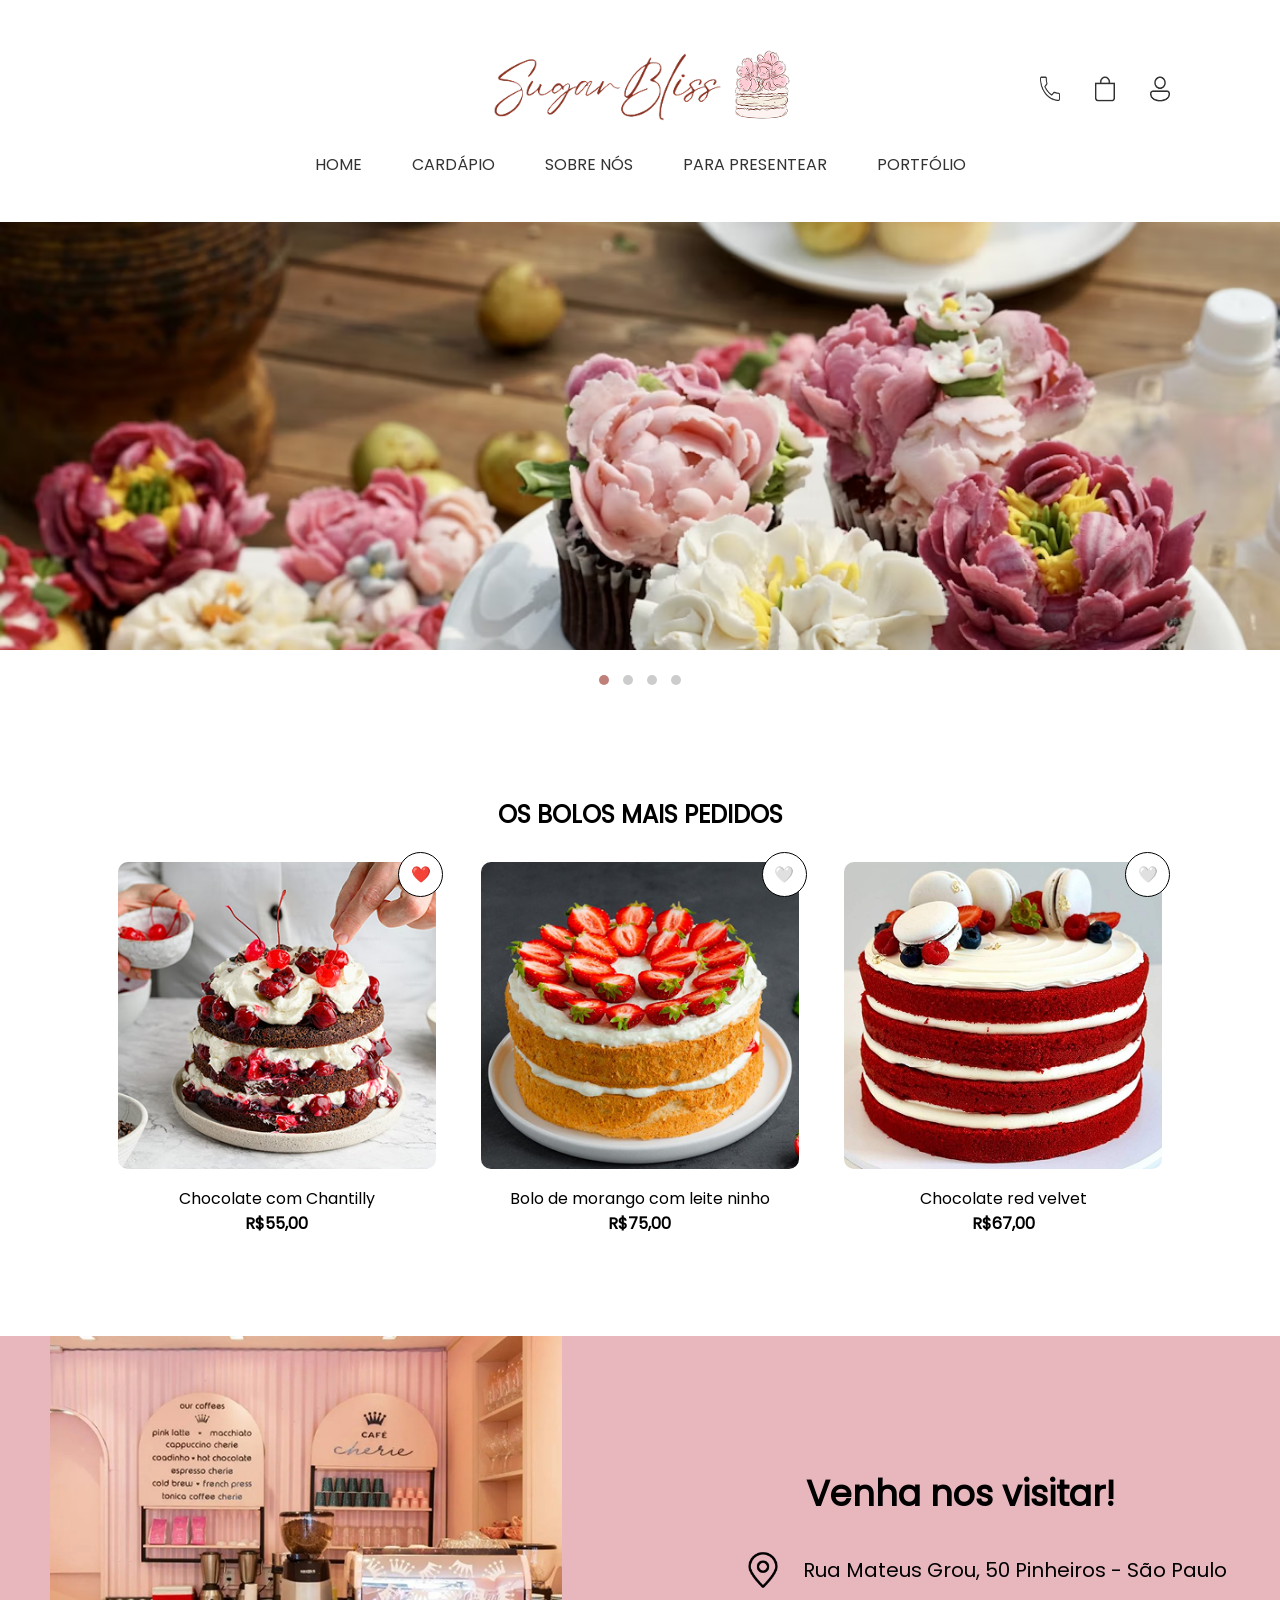
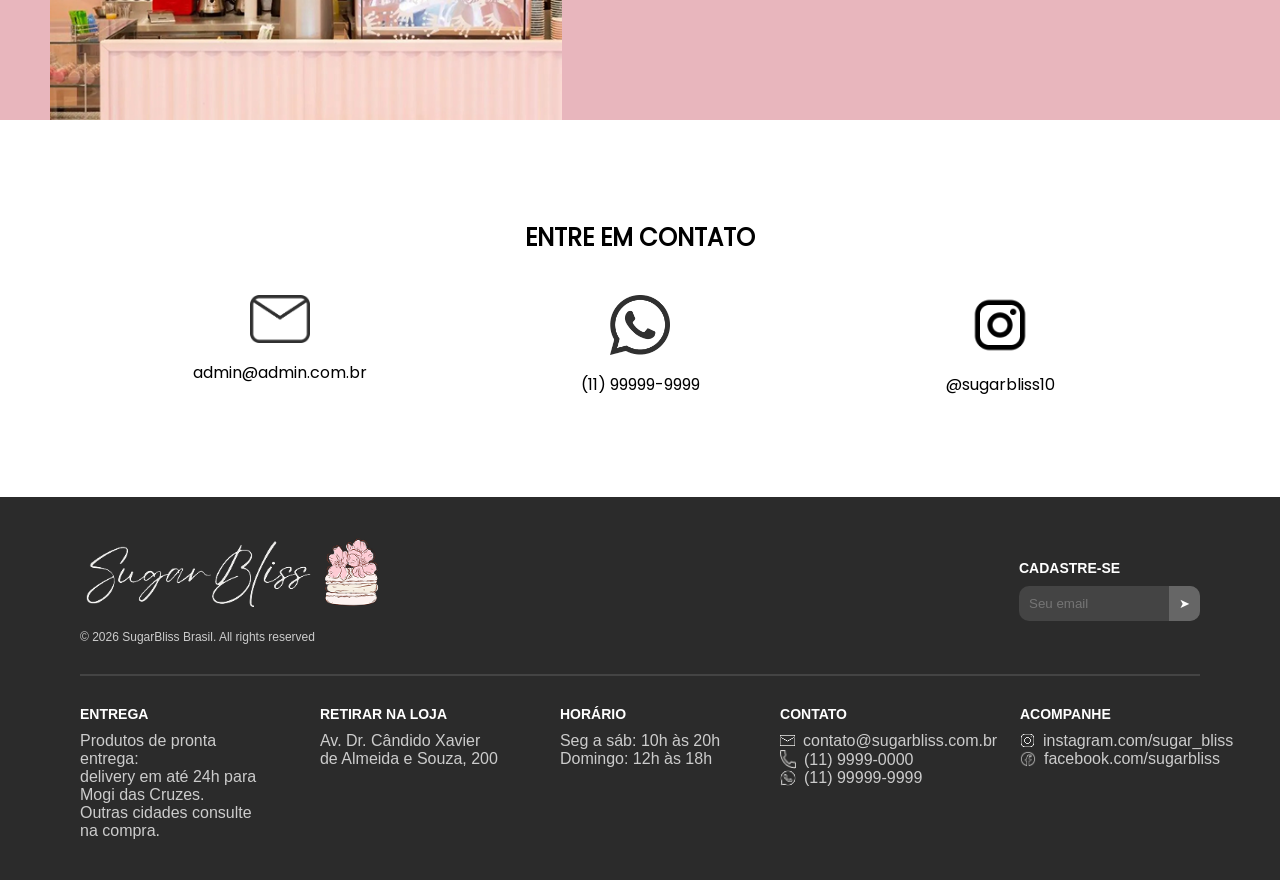
==== index.html @ 5c68ca83 "Arquivos index e para presentear" ====
<!DOCTYPE html>
<html lang="pt-br">

<head>
    <meta charset="UTF-8">
    <meta name="viewport" content="width=device-width, initial-scale=1.0">
    <link rel="stylesheet" href="./css/style.css">
    <title>Sugar Bliss</title>
</head>

<body>
    <header>
        <div class="top-header">
            <figure class="logo">
                <img src="img/logo.png" alt="Logo Sugar Bliss">
            </figure>


            <div class="icons">
                <img src="img/telefone.png" alt="Telefone">
                <img src="img/carrinho.png" alt="Carrinho">
                <img src="img/user.png" alt="Usuário">
            </div>

            <div class="menu-toggle">☰</div>
        </div>

        <nav class="menu">
            <ul>
                <li><a href="#carrossel">HOME</a></li>
                <li><a href="cardapio">CARDÁPIO</a></li>
                <li><a href="sobre_nos">SOBRE NÓS</a></li>
                <li><a href="para_presentear">PARA PRESENTEAR</a></li>
                <li><a href="portfolio">PORTFÓLIO</a></li>
            </ul>
        </nav>
    </header>

    <section class="carrossel" id="carrossel">
        <div class="slides">
            <img src="img/banner1.png" alt="">
            <img src="img/banner2.jpg" alt="">
            <img src="img/banner3.jpg" alt="">
            <img src="img/banner4.jpg" alt="">
        </div>
    </section>
    <div class="bolinhas">
        <span class="ativa"></span>
        <span></span>
        <span></span>
        <span></span>
    </div>

    <section class="bolos">
        <h2>OS BOLOS MAIS PEDIDOS</h2>

        <div class="grid-bolos">

            <figure>
                <div class="card">
                    <img src="img/bolo1.png">
                    <div class="favorito ativo">❤️</div>
                </div>
                <figcaption>
                    Chocolate com Chantilly <br>
                    <strong>R$55,00</strong>
                </figcaption>
            </figure>

            <figure>
                <div class="card">
                    <img src="img/bolo2.png">
                    <div class="favorito">🤍</div>
                </div>
                <figcaption>
                    Bolo de morango com leite ninho <br>
                    <strong>R$75,00</strong>
                </figcaption>
            </figure>

            <figure>
                <div class="card">
                    <img src="img/bolo3.png">
                    <div class="favorito">🤍</div>
                </div>
                <figcaption>
                    Chocolate red velvet <br>
                    <strong>R$67,00</strong>
                </figcaption>
            </figure>

        </div>
    </section>

    <section class="visita">

        <img src="img/lugar.png">

        <div class="texto">
            <h2>Venha nos visitar!</h2>
            <div class="local">
                <img src="img/localizacao.png" alt="Localização">
                <p>Rua Mateus Grou, 50 Pinheiros - São Paulo</p>
            </div>
        </div>

    </section>

    <section class="contato">
        <h2>ENTRE EM CONTATO</h2>

        <div class="grid-contato">

            <div>
                <img src="img/email.png">
                <p>admin@admin.com.br</p>
            </div>

            <div>
                <img src="img/whatsapp.png">
                <p>(11) 99999-9999</p>
            </div>

            <div>
                <img src="img/instagram.png">
                <p>@sugarbliss10</p>
            </div>

        </div>
    </section>

    <footer class="rodape">

        <div class="topo-rodape">

            <div class="logo-area">
                <img src="img/logo_branca.png" alt="Logo">
                <p>© 2026 SugarBliss Brasil. All rights reserved</p>
            </div>

            <div class="cadastro">
                <h3>CADASTRE-SE</h3>
                <div class="input-cadastro">
                    <input type="email" id="email" placeholder="Seu email">
                    <button onclick="cadastrar()">➤</button>
                </div>
            </div>

        </div>

        <hr>
        <div class="conteudo-rodape">

            <div class="coluna">
                <h3>ENTREGA</h3>
                <p>Produtos de pronta entrega:</p>
                <p>delivery em até 24h para Mogi das Cruzes.</p>
                <p>Outras cidades consulte na compra.</p>
            </div>

            <div class="coluna">
                <h3>RETIRAR NA LOJA</h3>
                <p>Av. Dr. Cândido Xavier de Almeida e Souza, 200</p>
            </div>

            <div class="coluna">
                <h3>HORÁRIO</h3>
                <p>Seg a sáb: 10h às 20h</p>
                <p>Domingo: 12h às 18h</p>
            </div>

            <div class="coluna">
                <h3>CONTATO</h3>
                <p><img src="img/email_b.png"> contato@sugarbliss.com.br</p>
                <p><img src="img/telefone_b.png"> (11) 9999-0000</p>
                <p><img src="img/whatsapp_b.png"> (11) 99999-9999</p>

            </div>

            <div class="coluna">
                <h3>ACOMPANHE</h3>
                <p><img src="img/insta_b.png"> instagram.com/sugar_bliss</p>
                <p><img src="img/facebook.png"> facebook.com/sugarbliss</p>
            </div>

        </div>

    </footer>

    <script src="/js/script.js"></script>
</body>

</html>
---- css/style.css ----
/* RESET */
* {
  margin: 0;
  padding: 0;
  border: 0;
  box-sizing: border-box;
}

a {
  text-decoration: none;
}

@font-face {
  font-family: 'PoppinsRegular';
  src: url(../fonts/Poppins-Regular.ttf);
}

body {
  font-family: 'PoppinsRegular', sans-serif;
}

html {
  scroll-behavior: smooth;
}

/* HEADER */
header {
  padding: 45px 100px;
  background-color: #fff;
  position: fixed;
  width: 100%;
  left: 0;
  top: 0;
  z-index: 1000;
}

.top-header {
  position: relative;
  text-align: center;
}

.logo img {
  height: 80px;
}

.menu ul {
  display: flex;
  justify-content: center;
  gap: 50px;
  list-style: none;
  margin-top: 20px;
}

.menu a {
  color: #333;
  font: 16px 'PoppinsRegular', sans-serif;
}

.menu a:hover {
  color: #bf807a;
}

.icons {
  position: absolute;
  right: 0;
  top: 50%;
  transform: translateY(-50%);
  display: flex;
  gap: 15px;
}

.icons img {
  width: 20px;
  height: 25px;
  cursor: pointer;
  transition: 0.2s;
  margin: 0 10px;
}

.icons img:hover {
  transform: scale(1.1);
}

.menu-toggle {
  display: none;
  font-size: 25px;
  cursor: pointer;
}

/* PÁGINA HOME */
/* CARROSSEL */
.carrossel {
  margin-top: 150px;
  overflow: hidden;
  width: 100%;
  height: 500px;
  position: relative;
}

.slides {
  display: flex;
  transition: transform 0.5s ease-in-out;
}

.slides img {
  width: 100%;
  height: 100%;
  flex-shrink: 0;
  object-fit: cover;
}

.bolinhas {
  margin-top: 20px;
  text-align: center;
}

.bolinhas span {
  display: inline-block;
  width: 10px;
  height: 10px;
  background: #ccc;
  border-radius: 50%;
  margin: 5px;
  transition: 0.3s;
}

.bolinhas .ativa {
  background: #bf807a;
}

/* BOLOS */
.bolos {
  text-align: center;
  margin: 100px;
}

.grid-bolos {
  display: grid;
  grid-template-columns: repeat(3, 1fr);
  gap: 10px;
  margin-top: 30px;
}

.bolos figure {
  background: #fff;
}

.bolos figure img {
  width: 90%;
  border-radius: 10px;
}

.bolos figcaption {
  margin-top: 10px;
  font-size: 16px;
}

.card {
  position: relative;
}

.favorito {
  position: absolute;
  top: -10px;
  right: 10px;

  background: white;
  width: 45px;
  height: 45px;
  border-radius: 50%;
  border: solid 1px #000;

  display: flex;
  align-items: center;
  justify-content: center;

  font-size: 16px;
  cursor: pointer;
}

.favorito.ativo {
  color: #bf807a;
}

/* VISITA */
.visita {
  display: grid;
  grid-template-columns: 1fr 1fr;
  background: #e8b6bd;
  align-items: center;
}

.visita img {
  width: 80%;
  margin-left: 50px;
}

.visita .texto {
  text-align: center;
  padding: 20px;
}

.visita h2 {
  font-size: 35px;
}

.visita p {
  font-size: 20px;
}

.local {
  display: flex;
  justify-content: center;
  align-items: center;
  margin-top: 30px;
}

.local img {
  width: 40px;
  height: 40px;
  margin-right: 20px;
}

/* CONTATO */
.contato {
  text-align: center;
  margin: 100px;
}

.grid-contato {
  display: grid;
  grid-template-columns: repeat(3, 1fr);
  margin-top: 40px;
}

.grid-contato img {
  width: 60px;
}

.grid-contato p {
  margin-top: 10px;
  font-size: 16px;
}

/* FOOTER */
.rodape {
  background: #2b2b2b;
  color: #ccc;
  padding: 40px 80px;
  font-family: Arial, sans-serif;
}

.topo-rodape {
  display: flex;
  justify-content: space-between;
  align-items: center;
}

.logo-area img {
  width: 300px;
}

.logo-area p {
  font-size: 12px;
  margin-top: 10px;
}

.cadastro h3 {
  font-size: 14px;
  margin-bottom: 10px;
  color: #fff;
}

.input-cadastro {
  display: flex;
  background: #444;
  border-radius: 10px;
  overflow: hidden;
}

.input-cadastro input {
  border: none;
  background: transparent;
  padding: 10px;
  color: #fff;
  outline: none;
  width: 150px;
}

.input-cadastro button {
  border: none;
  background: #666;
  color: #fff;
  padding: 10px;
  cursor: pointer;
}

.input-cadastro button:hover {
  background: #888;
}

hr {
  border: 0.5px solid #444;
  margin: 30px 0;
}

.conteudo-rodape {
  display: flex;
  justify-content: space-between;
  flex-wrap: wrap;
}

.coluna {
  max-width: 180px;
}

.coluna h3 {
  color: #fff;
  font-size: 14px;
  margin-bottom: 10px;
}

.coluna p {
  display: flex;
  align-items: center;
  gap: 8px;
}

.coluna img {
  width: 16px;
}

@media (max-width: 768px) {
  header {
    padding: 25px 20px;
  }

  .top-header {
    display: flex;
    justify-content: space-between;
    align-items: center;
    position: static;
  }

  .logo img {
    height: 60px;
  }

  .icons {
    position: static;
    transform: none;
    display: flex;
    gap: 10px;
  }

  .menu-toggle {
    display: block;
    text-align: center;
    font-size: 25px;
    cursor: pointer;
  }

  .menu ul {
    flex-direction: column;
    align-items: center;
    gap: 15px;
  }

  .menu {
    max-height: 0;
    overflow: hidden;
    opacity: 0;
    transition: all 0.4s ease;
  }

  .menu.active {
    max-height: 300px;
    opacity: 1;
  }

  /* CARROSSEL */
  .carrossel {
    height: 220px;
    margin-top: 120px;
  }

  /* BOLOS */
  .bolos {
    margin: 40px 20px;
  }

  .grid-bolos {
    grid-template-columns: 1fr;
    gap: 20px;
  }

  .bolos figure img {
    width: 60%;
  }

  .favorito {
    right: 90px;
  }

  /* VISITA */
  .visita {
    grid-template-columns: 1fr;
    text-align: center;
  }

  .visita img {
    width: 100%;
    margin: 0;
  }

  .visita h2 {
    font-size: 24px;
  }

  .visita p {
    font-size: 16px;
  }

  .local img {
    width: 25px;
    height: 25px;
    margin-right: 15px;
  }

  /* CONTATO */
  .contato {
    margin: 40px 20px;
  }

  .grid-contato {
    grid-template-columns: 1fr;
    gap: 30px;
  }

  /* FOOTER */
  .topo-rodape {
    flex-direction: column;
    gap: 20px;
    text-align: center;
  }

  .logo-area img {
    width: 200px;
  }

  .conteudo-rodape {
    flex-direction: column;
    gap: 20px;
    text-align: center;
    align-items: center;
  }
}
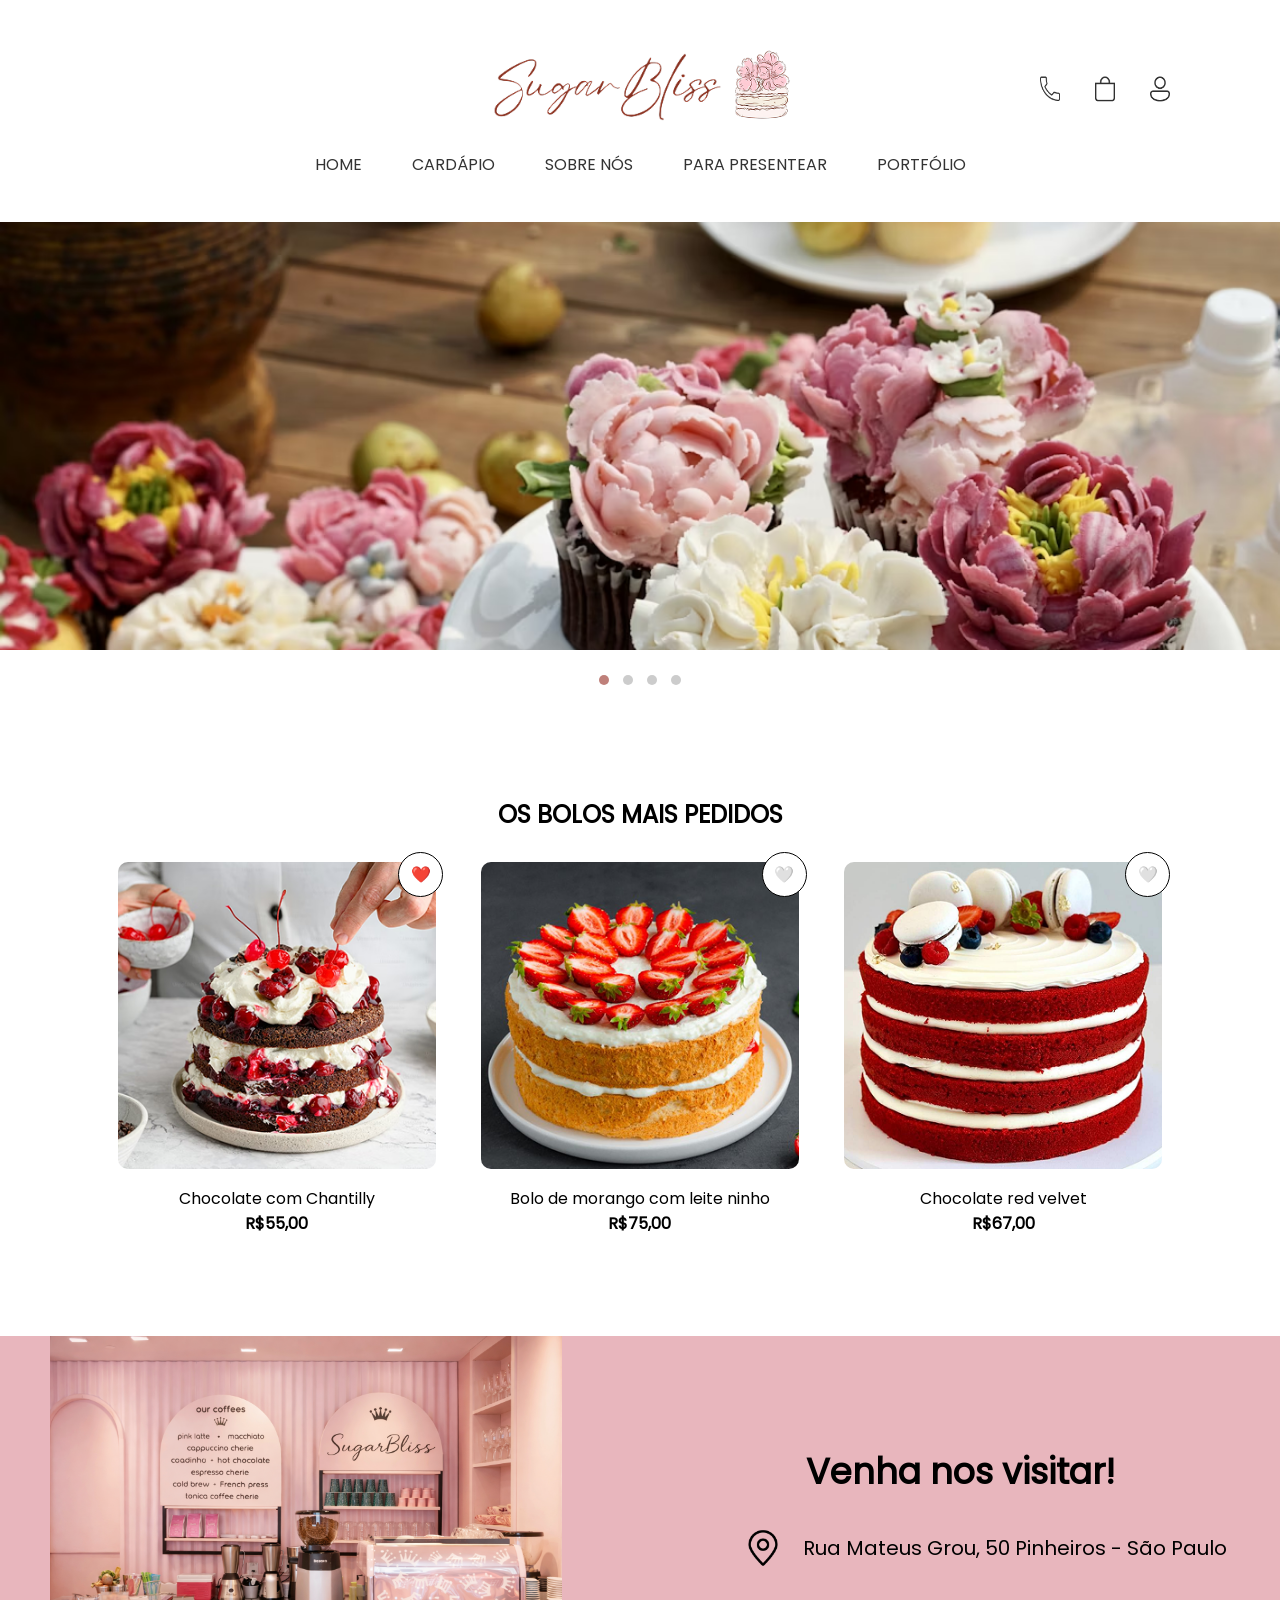
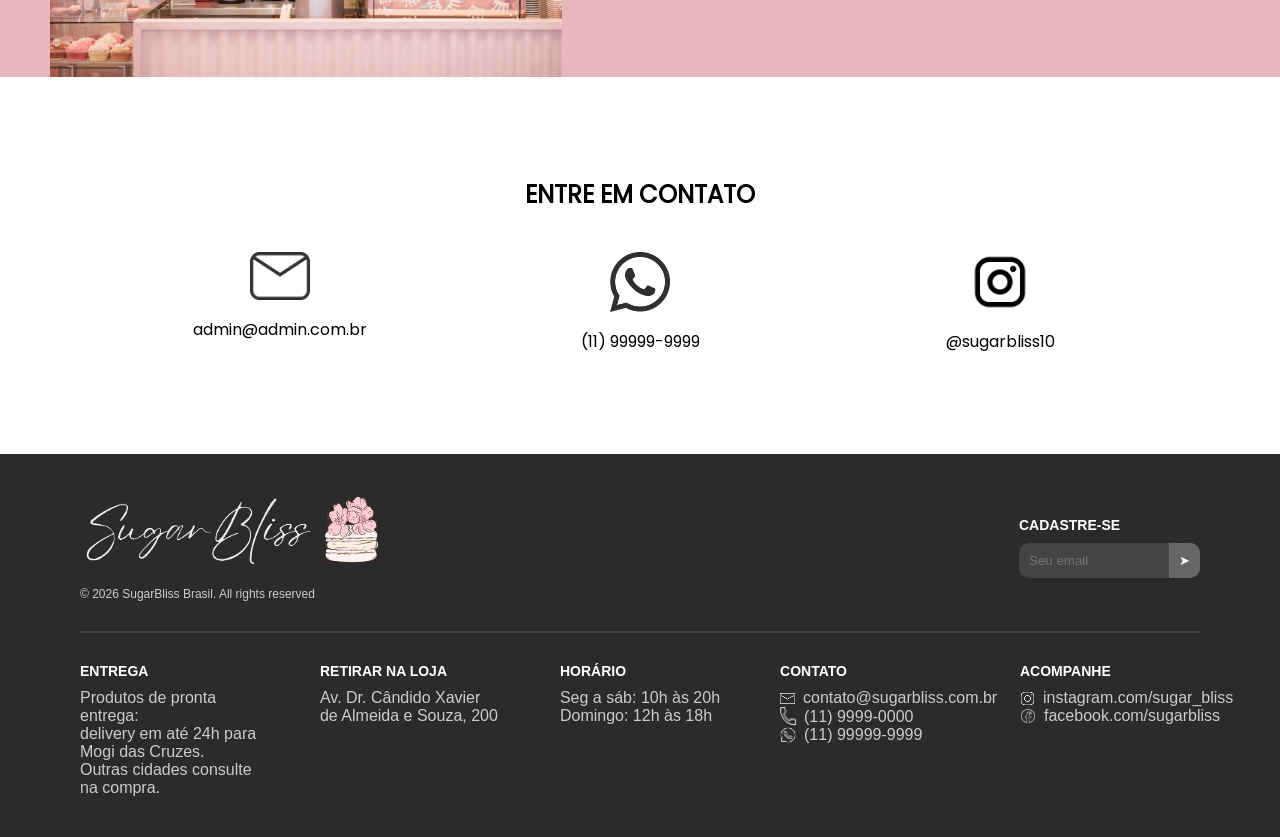
==== commit 0aa69138: "Alteração imagens index" ====
--- a/index.html
+++ b/index.html
@@ -5,6 +5,7 @@
     <meta charset="UTF-8">
     <meta name="viewport" content="width=device-width, initial-scale=1.0">
     <link rel="stylesheet" href="./css/style.css">
+    <link rel="icon" href="img/logo_bolo.png">
     <title>Sugar Bliss</title>
 </head>
 
@@ -30,7 +31,7 @@
                 <li><a href="#carrossel">HOME</a></li>
                 <li><a href="cardapio">CARDÁPIO</a></li>
                 <li><a href="sobre_nos">SOBRE NÓS</a></li>
-                <li><a href="para_presentear">PARA PRESENTEAR</a></li>
+                <li><a href="para_presentear.html">PARA PRESENTEAR</a></li>
                 <li><a href="portfolio">PORTFÓLIO</a></li>
             </ul>
         </nav>
@@ -38,10 +39,10 @@
 
     <section class="carrossel" id="carrossel">
         <div class="slides">
-            <img src="img/banner1.png" alt="">
-            <img src="img/banner2.jpg" alt="">
-            <img src="img/banner3.jpg" alt="">
-            <img src="img/banner4.jpg" alt="">
+            <img src="img/banner1.png" alt="Doces">
+            <img src="img/banner2.jpg" alt="Doces">
+            <img src="img/banner3.jpg" alt="Doces">
+            <img src="img/banner4.jpg" alt="Doces">
         </div>
     </section>
     <div class="bolinhas">
@@ -54,7 +55,7 @@
     <section class="bolos">
         <h2>OS BOLOS MAIS PEDIDOS</h2>
 
-        <div class="grid-bolos">
+        <div class="grid-cestas">
 
             <figure>
                 <div class="card">
@@ -187,7 +188,7 @@
 
     </footer>
 
-    <script src="/js/script.js"></script>
+    <script src="js/script.js"></script>
 </body>
 
 </html>
--- a/css/style.css
+++ b/css/style.css
@@ -23,7 +23,11 @@
   scroll-behavior: smooth;
 }
 
-/* HEADER */
+/* 
+////////////////////////////////////////////////////////////////////
+HEADER
+////////////////////////////////////////////////////////////////////
+*/
 header {
   padding: 45px 100px;
   background-color: #fff;
@@ -87,6 +91,12 @@
   cursor: pointer;
 }
 
+/* 
+////////////////////////////////////////////////////////////////////
+INDEX.HTML
+////////////////////////////////////////////////////////////////////
+*/
+
 /* PÁGINA HOME */
 /* CARROSSEL */
 .carrossel {
@@ -129,30 +139,37 @@
 }
 
 /* BOLOS */
-.bolos {
+.bolos{
   text-align: center;
   margin: 100px;
 }
 
-.grid-bolos {
+.grid-bolos, .grid-cestas {
   display: grid;
   grid-template-columns: repeat(3, 1fr);
-  gap: 10px;
+  gap: 60px 10px;
   margin-top: 30px;
 }
 
-.bolos figure {
+.bolos figure, .cestas figure {
   background: #fff;
-}
-
-.bolos figure img {
+  transition: ease-out 0.2s;
+  cursor: pointer;
+}
+
+.bolos figure:hover, .cestas figure:hover {
+  transform: scale(1.1);
+}
+
+.bolos figure img, .cestas figure img {
   width: 90%;
   border-radius: 10px;
 }
 
-.bolos figcaption {
+.bolos figcaption, .cestas figcaption {
   margin-top: 10px;
   font-size: 16px;
+  color: black;
 }
 
 .card {
@@ -242,7 +259,138 @@
   font-size: 16px;
 }
 
-/* FOOTER */
+/* 
+////////////////////////////////////////////////////////////////////
+PARA_PRESENTEAR.HTML
+////////////////////////////////////////////////////////////////////
+*/
+
+.cestas {
+  margin: 250px 100px 100px 100px;
+  text-align: center;
+}
+
+/* 
+////////////////////////////////////////////////////////////////////
+PERSONALIZE.HTML
+////////////////////////////////////////////////////////////////////
+*/
+
+.conteudo {
+  display: grid;
+  grid-template-columns: 1fr 1fr;
+  gap: 60px;
+  margin: 250px 100px 100px 100px;
+  align-items: center;
+}
+
+.esquerda_conteudo img {
+  width: 80%;
+  border-radius: 10px;
+}
+
+.direita_conteudo h2 {
+  font-size: 22px;
+  margin-bottom: 10px;
+}
+
+.direita_conteudo p {
+  font-size: 14px;
+  color: #555;
+  line-height: 1.5;
+}
+
+.comprar_conteudo {
+  display: flex;
+  align-items: center;
+  gap: 20px;
+  margin: 20px 0;
+}
+
+.comprar_conteudo p {
+  font-size: 16px;
+  font-weight: bold;
+  color: #bf807a;
+}
+
+.comprar_conteudo a {
+  background: #f2c9d4;
+  padding: 8px 25px;
+  font-size: 13px;
+  color: #bf807a;
+  transition: 0.3s;
+  border-radius: 7px;
+}
+
+.comprar_conteudo a:hover {
+  background: #bf807a;
+  color: #fff;
+}
+
+.form-personalizar {
+  display: flex;
+  flex-direction: column;
+  margin-top: 20px;
+}
+
+.form-personalizar label {
+  font-size: 13px;
+  margin-top: 12px;
+  color: #333;
+}
+
+.form-personalizar select {
+  padding: 7px;
+  margin-top: 5px;
+  background: #ffffff;
+  color: #bf807a;
+  border-radius: 5px;
+  border: solid 1px #bf807a;
+  outline: none;
+}
+
+.sugestoes {
+  text-align: center;
+  margin: 100px;
+}
+
+.sugestoes h2 {
+  font-size: 18px;
+  margin-bottom: 40px;
+  letter-spacing: 1px;
+}
+
+.grid-sugestoes {
+  display: grid;
+  grid-template-columns: repeat(3, 1fr);
+  gap: 60px 10px;
+}
+
+.grid-sugestoes figure {
+  transition: 0.3s;
+  cursor: pointer;
+}
+
+.grid-sugestoes figure:hover {
+  transform: scale(1.1);
+}
+
+.grid-sugestoes img {
+  width: 90%;
+  border-radius: 10px;
+}
+
+.grid-sugestoes figcaption {
+  margin-top: 10px;
+  font-size: 15px;
+  color: #000;
+}
+
+/* 
+////////////////////////////////////////////////////////////////////
+FOOTER
+////////////////////////////////////////////////////////////////////
+*/
 .rodape {
   background: #2b2b2b;
   color: #ccc;
@@ -330,7 +478,13 @@
   width: 16px;
 }
 
+
 @media (max-width: 768px) {
+  /* 
+////////////////////////////////////////////////////////////////////
+HEADER
+////////////////////////////////////////////////////////////////////
+*/
   header {
     padding: 25px 20px;
   }
@@ -378,23 +532,27 @@
     opacity: 1;
   }
 
-  /* CARROSSEL */
+/* 
+////////////////////////////////////////////////////////////////////
+INDEX.HTML
+////////////////////////////////////////////////////////////////////
+*/
   .carrossel {
     height: 220px;
     margin-top: 120px;
   }
 
   /* BOLOS */
-  .bolos {
-    margin: 40px 20px;
-  }
-
-  .grid-bolos {
+  .bolos, .cestas {
+    margin: 150px 20px;
+  }
+
+  .grid-bolos, .grid-cestas {
     grid-template-columns: 1fr;
-    gap: 20px;
-  }
-
-  .bolos figure img {
+    gap: 50px 20px;
+  }
+
+  .bolos figure img, .cestas figure img {
     width: 60%;
   }
 
@@ -437,8 +595,64 @@
     gap: 30px;
   }
 
-  /* FOOTER */
+  /* 
+////////////////////////////////////////////////////////////////////
+PERSONALIZE.HTML
+////////////////////////////////////////////////////////////////////
+*/
+
+  .conteudo {
+    grid-template-columns: 1fr;
+    margin: 150px 20px 50px 20px;
+    gap: 30px;
+  }
+
+  .esquerda_conteudo{
+    text-align: center;
+  }
+
+  .direita_conteudo h2 {
+    font-size: 18px;
+    text-align: center;
+  }
+
+  .direita_conteudo p {
+    text-align: center;
+  }
+
+  .comprar_conteudo {
+    justify-content: center;
+  }
+
+  .form-personalizar {
+    align-items: center;
+  }
+
+  .form-personalizar select {
+    width: 100%;
+    max-width: 300px;
+  }
+
+  .sugestoes {
+    margin: 50px 20px;
+  }
+
+  .grid-sugestoes {
+    grid-template-columns: 1fr;
+    gap: 40px;
+  }
+
+  .grid-sugestoes img {
+    width: 70%;
+  }
+
+/* 
+////////////////////////////////////////////////////////////////////
+FOOTER
+////////////////////////////////////////////////////////////////////
+*/
   .topo-rodape {
+
     flex-direction: column;
     gap: 20px;
     text-align: center;
